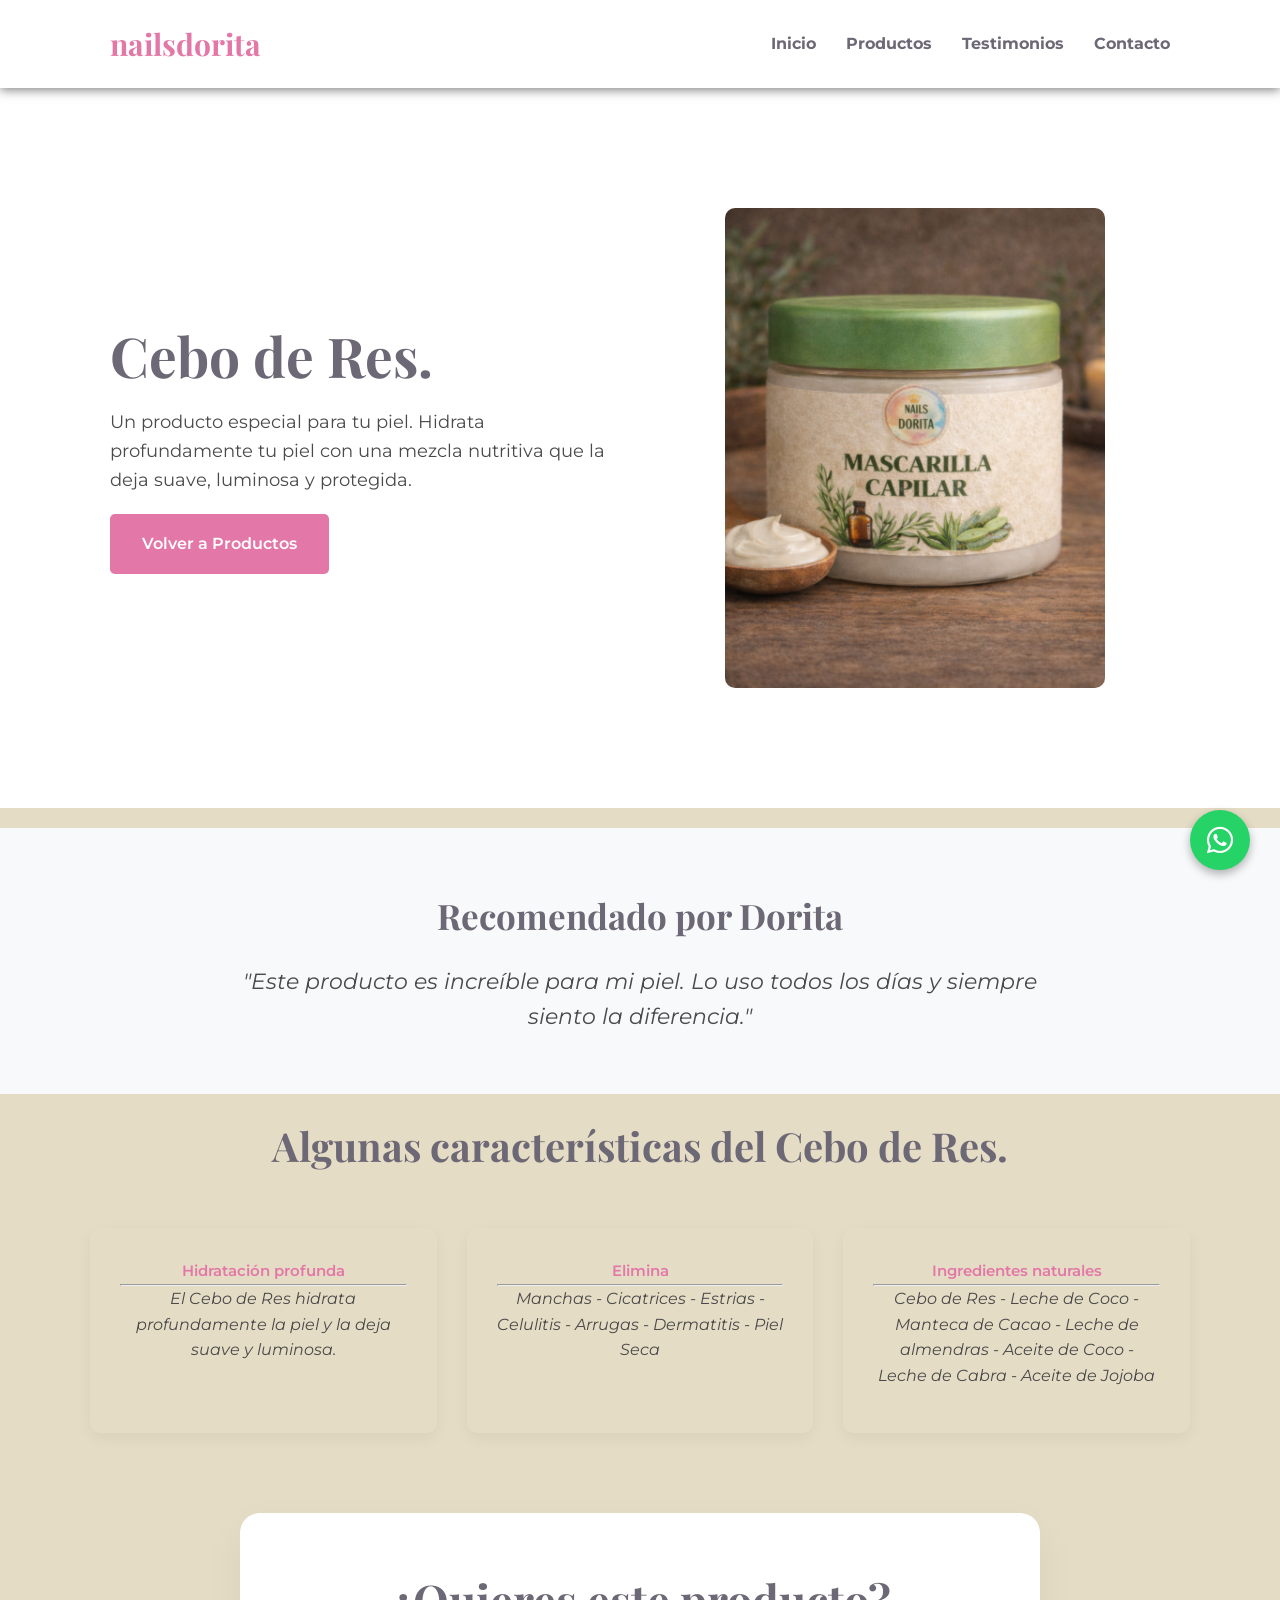
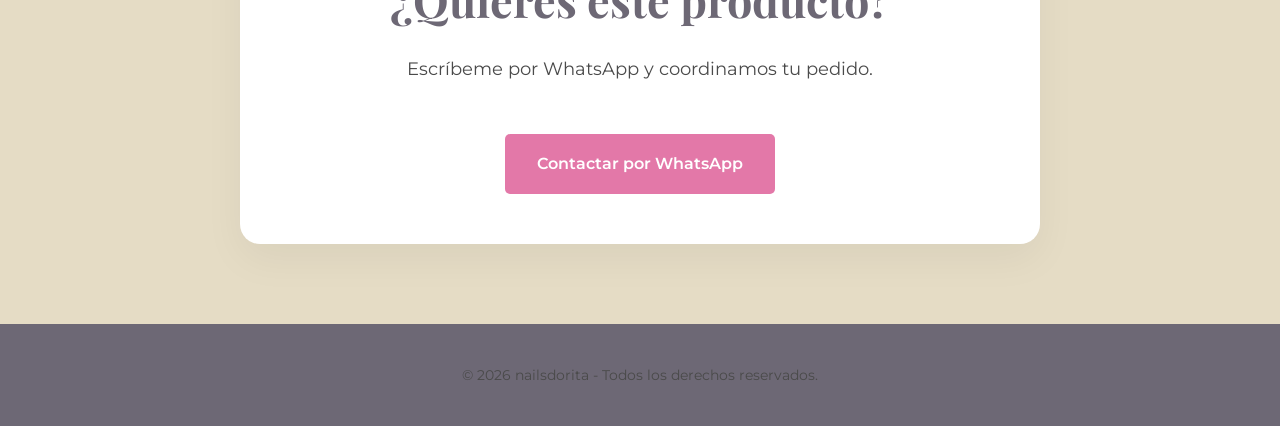
==== MascarillaCapilar.html @ abb6decc "Actualizacion: Agrego Mas informacion en los productos" ====
<!DOCTYPE html>
<html lang="es">
<head>
    <meta charset="UTF-8">
    <meta name="viewport" content="width=device-width, initial-scale=1.0">
    <title>Nails Dorita | Cuidado Natural & Lujo</title>
    <link href="https://fonts.googleapis.com/css2?family=Playfair+Display:ital,wght@0,400;0,700;1,400&family=Montserrat:wght@300;400;600&display=swap" rel="stylesheet">
    <link rel="stylesheet" href="https://cdnjs.cloudflare.com/ajax/libs/font-awesome/6.0.0/css/all.min.css">
    <link rel="stylesheet" href="style.css">
</head>
<body>

    <a href="https://wa.me/573126147597" class="boton-whatsapp" target="_blank">
        <i class="fab fa-whatsapp"></i>
    </a>

    <header>
        <div class="barra-navegacion">
            <div class="logotipo">nailsdorita</div>
            <nav class="navegacion">
                <input type="checkbox" id="check-menu">
                <label for="check-menu" class="menu-toggle">
                    <span></span>
                    <span></span>
                    <span></span>
                </label>
                <ul>
                    <li><a href="index.html">Inicio</a></li>
                    <li><a href="Productos.html">Productos</a></li>
                    <li><a href="#testimonios">Testimonios</a></li>
                    <li><a href="#contacto">Contacto</a></li>
                </ul>
            </nav>
        </div>
    </header>

    <main>
        <section id="inicio" class="portada">
            <div class="contenido-portada">
                <div class="texto-portada">
                    <h1>Cebo de Res.</h1>
                    <p>Un producto especial para tu piel. Hidrata profundamente tu piel con una mezcla nutritiva que la deja suave, luminosa y protegida.</p>
                    <a href="Productos.html" class="boton-rosado">Volver a Productos</a>
                </div>
                <div class="foto-portada">
                    <img src="MascarillaCapilar.png" alt="Mascarilla Capilar">
                </div>
            </div>
        </section>

        <section class="acerca-de">
            <div class="margenes-pagina">
                <h2>Recomendado por Dorita</h2>
                <p>"Este producto es increíble para mi piel. Lo uso todos los días y siempre siento la diferencia."</p>
            </div>
        </section>

        <section id="testimonios" class="seccion-testimonios">
            <div class="margenes-pagina">
                <h2 class="titulo-principal">Algunas características del Cebo de Res.</h2>
                <div class="rejilla-testimonios">
                    <div class="carta-testimonio">
                        <span>Hidratación profunda</span><hr>
                        <p>El Cebo de Res hidrata profundamente la piel y la deja suave y luminosa.</p>
                    </div>
                    <div class="carta-testimonio">
                        <span>Elimina</span><hr>
                        <p>Manchas - Cicatrices - Estrias - Celulitis - Arrugas - Dermatitis - Piel Seca</p>
                    </div>
                    <div class="carta-testimonio">
                        <span>Ingredientes naturales</span><hr>
                        <p>Cebo de Res - Leche de Coco - Manteca de Cacao - Leche de almendras - Aceite de Coco - Leche de Cabra - Aceite de Jojoba</p>
                    </div>
                </div>
            </div>
        </section>

        <section id="contacto" class="seccion-contacto">
            <div class="margenes-pagina">
                <div class="banner-contacto">
                    <h2>¿Quieres este producto?</h2>
                    <p>Escríbeme por WhatsApp y coordinamos tu pedido.</p>

                    <a href="https://wa.me/573126147597?text=Hola%20Dorita,%20me%20interesa%20el%20Cebo%20de%20Res" target="_blank" class="boton-rosado">Contactar por WhatsApp</a>
                </div>
            </div>
        </section>
    </main>

    <footer>
        <p>&copy; 2026 nailsdorita - Todos los derechos reservados.</p>
    </footer>
</body>
</html>
---- style.css ----
* {
    margin: 0;
    padding: 0;
    box-sizing: border-box;
    transition: 0.3s;
}

html {
    font-size: 62.5%; 
    scroll-behavior: smooth;
}

body {
    font-family: 'Montserrat', sans-serif;
    background-color: #E5DCC5;
    color: #4A4A4A;
    line-height: 1.6;
    font-size: 1.6rem; 
}

h1, h2, h3 {
    font-family: 'Playfair Display', serif;
    color: #6D6875;
}

a {
    text-decoration: none;
}

.margenes-pagina {
    max-width: 110rem;
    margin: 0 auto;
}

header {
    background: white;
    padding: 2rem 0;
    position: sticky;
    top: 0;
    z-index: 999;
    box-shadow: 0 0.2rem 1rem rgba(0,0,0,0.5);
}

header:hover {
    box-shadow: 0 0.5rem 2rem rgba(0,0,0,0.5);
}

.barra-navegacion {
    display: flex;
    justify-content: space-between;
    align-items: center;
    max-width: 110rem;
    margin: 0 auto;
    padding: 0 2rem;
    position: relative;
}

.logotipo {
    font-family: 'Playfair Display', serif;
    font-size: 3rem;
    font-weight: bold;
    color: #e378a8;
}

#check-menu {
    display: none;
}

.menu-toggle {
    display: none;
    flex-direction: column;
    justify-content: space-between;
    width: 3rem;
    height: 2rem;
    cursor: pointer;
}

.menu-toggle span {
    width: 100%;
    height: 0.3rem;
    background-color: #e378a8;
    border-radius: 0.5rem;
}

nav ul {
    display: flex;
    list-style: none;
}

nav ul li a {
    color: #6D6875;
    margin-left: 3rem;
    font-weight: 700;
    font-size: 1.6rem;
}

nav ul li a:hover {
    color: #e378a8;
}

.portada {
    min-height: 80vh;
    display: flex;
    align-items: center;
    background: white;
}

.contenido-portada {
    display: flex;
    align-items: center;
    justify-content: space-between;
    max-width: 110rem; 
    margin: 0 auto;
    padding: 4rem 2rem;
    gap: 4rem;
}

.texto-portada {
    flex: 1;
}

.texto-portada h1 {
    font-size: 5.5rem; 
    margin-bottom: 2rem;
    line-height: 1.2;
}

.texto-portada p {
    font-size: 1.8rem;
}

.foto-portada {
    flex: 1;
    display: flex;
    justify-content: center;
}

.foto-portada img {
    width: 100%;
    max-width: 38rem;
    height: 48rem;
    border-radius: 1rem;
    object-fit: cover;
}

.foto-portada:hover img {
    transform: scale(1.02);
    box-shadow: 0 2rem 5rem rgba(0,0,0,0.5);
}

.boton-rosado {
    display: inline-block;
    padding: 1.5rem 3rem;
    background: #e378a8;
    color: white;
    text-decoration: none;
    border-radius: 0.5rem;
    margin-top: 2rem;
    cursor: pointer;
    font-family: 'Montserrat', sans-serif;
    font-weight: 600;
    font-size: 1.6rem;
    border: 0.2rem solid transparent; 
}

.boton-rosado:hover {
    color: #e378a8;
    background: white;
    border: 0.2rem solid #e378a8;
    transform: translateY(-0.3rem);
}

.acerca-de {
    padding: 6rem 0;
    text-align: center;
    background-color: #F8F9FA;
    margin: 2rem 0;
}

.acerca-de h2 {
    font-size: 3.5rem;
    margin-bottom: 2rem;
}

.acerca-de p {
    font-size: 2.2rem;
    font-style: italic;
    max-width: 80rem;
    margin: 0 auto;
}

.seccion-productos {
    padding: 7rem 0;
}

.titulo-principal {
    text-align: center;
    font-size: 4rem;
    margin-bottom: 5rem;
}

.rejilla-productos {
    display: flex;       
    flex-wrap: wrap;     
    gap: 3rem;           
    justify-content: center; 
}

.carta-producto {
    background: white; 
    padding: 2rem;
    border-radius: 1.5rem;
    text-align: center;
    flex: 1 1 30rem; 
    max-width: 35rem;  
}

.carta-producto h3 {
    font-size: 2.4rem;
    margin-bottom: 1rem;
}

.carta-producto:hover h3 {
    color: #e378a8;
}

.carta-producto p {
    font-size: 1.5rem;
}

.carta-producto:hover {
    transform: translateY(-1rem);
    box-shadow: 0 1rem 2rem rgba(0,0,0,0.5);
}

.marco-foto img {
    width: 100%;
    height: 25rem;
    object-fit: cover;
    border-radius: 1rem;
    margin-bottom: 1.5rem;
}

.boton-linea-rosada {
    display: block;
    margin-top: 2rem;
    color: #e378a8;
    text-decoration: none;
    font-weight: bold;
    font-size: 1.5rem;
    border: 0.2rem solid #e378a8;
    padding: 1rem;
    border-radius: 0.5rem;
    background: transparent;
}

.boton-linea-rosada:hover {
    background: #e378a8;
    color: white;
}

.car

.seccion-testimonios {
    padding: 8rem 0;
    background-color: #F8F9FA;
}

.rejilla-testimonios {
    display: flex;       
    flex-wrap: wrap;     
    gap: 3rem;           
    justify-content: center; 
}

.carta-testimonio {
    background: #E5DCC5;
    padding: 3rem;
    border-radius: 1rem;
    box-shadow: 0 0.5rem 1.5rem rgba(0,0,0,0.05);
    text-align: center;
    flex: 1 1 30rem; 
    max-width: 40rem; 
}

.carta-testimonio p {
    font-style: italic;
    margin-bottom: 1.5rem;
    font-size: 1.6rem;
}

.carta-testimonio span {
    font-weight: 600;
    color: #e378a8;
    font-size: 1.5rem;
}

.seccion-contacto {
    padding: 8rem 0;
    background-color: #E5DCC5;
    text-align: center;
}

.banner-contacto {
    background: white;
    padding: 5rem 3rem;
    border-radius: 2rem;
    max-width: 80rem;
    margin: 0 auto;
    box-shadow: 0 1.5rem 4rem rgba(0,0,0,0.05);
}

.banner-contacto:hover {
    transform: translateY(-0.5rem);
    box-shadow: 0 2rem 5rem rgba(0,0,0,0.5);
}

.banner-contacto:hover h2 {
    color: #e378a8;
}

.banner-contacto h2 {
    font-size: 4.5rem;
    margin-bottom: 2rem;
}

.banner-contacto p {
    font-size: 1.8rem;
    max-width: 60rem;
    margin: 0 auto 3rem;
}

.formulario-contacto {
    max-width: 50rem;
    margin: 2rem auto 3rem;
    display: flex;
    flex-direction: column;
    gap: 1.5rem;
}

.campo input, .campo textarea {
    width: 100%;
    padding: 1.2rem;
    border: 0.1rem solid #6D6875;
    border-radius: 0.5rem;
    font-family: 'Montserrat', sans-serif;
    font-size: 1.6rem;
    background: #F8F9FA;
}

.campo textarea {
    height: 12rem;
    resize: none;
}

.campo input:focus, .campo textarea:focus {
    outline: none;
    border-color: #e378a8;
    background: white;
}

.info-adicional p {
    font-size: 1.6rem;
    margin-bottom: 1rem;
    color: #6D6875;
    font-weight: 600;
}

.info-adicional:hover a p {
    color: #e378a8;
}

.redes-sociales-banner a {
    color: #6D6875;
    font-size: 2.5rem;
    display: inline-block;
    margin-top: 2rem; 
}

.redes-sociales-banner a:hover {
    color: #e378a8;
}

.boton-whatsapp {
    position: fixed;
    bottom: 3rem;
    right: 3rem;
    background: #25d366;
    color: white;
    width: 6rem;
    height: 6rem;
    border-radius: 50%;
    display: flex;
    justify-content: center;
    align-items: center;
    font-size: 3rem;
    z-index: 1000;
    box-shadow: 0 0.4rem 1rem rgba(0,0,0,0.3);
    text-decoration: none;
}

footer {
    text-align: center;
    padding: 4rem;
    background: #6D6875;
    color: white;
    font-size: 1.4rem;
}

p {
    color: #4A4A4A;
}

@media (max-width: 768px) {
    html {
        font-size: 55%; 
    }

    .menu-toggle {
        display: flex;
    }

    nav ul {
        display: none;
        flex-direction: column;
        position: absolute;
        top: 100%;
        left: 0;
        width: 100%;
        background-color: white;
        padding: 2rem 0;
        text-align: center;
        box-shadow: 0 1rem 1rem rgba(0,0,0,0.05);
        z-index: 1000;
    }

    nav ul li {
        margin: 1.5rem 0;
    }

    nav ul li a {
        margin-left: 0;
        display: block;
    }

    #check-menu:checked ~ ul {
        display: flex;
    }

    .contenido-portada {
        flex-direction: column-reverse;
        text-align: center;
        gap: 2rem;
    }

    .texto-portada h1 {
        font-size: 3.8rem;
    }

    .banner-contacto h2 {
        font-size: 3.2rem;
    }
}
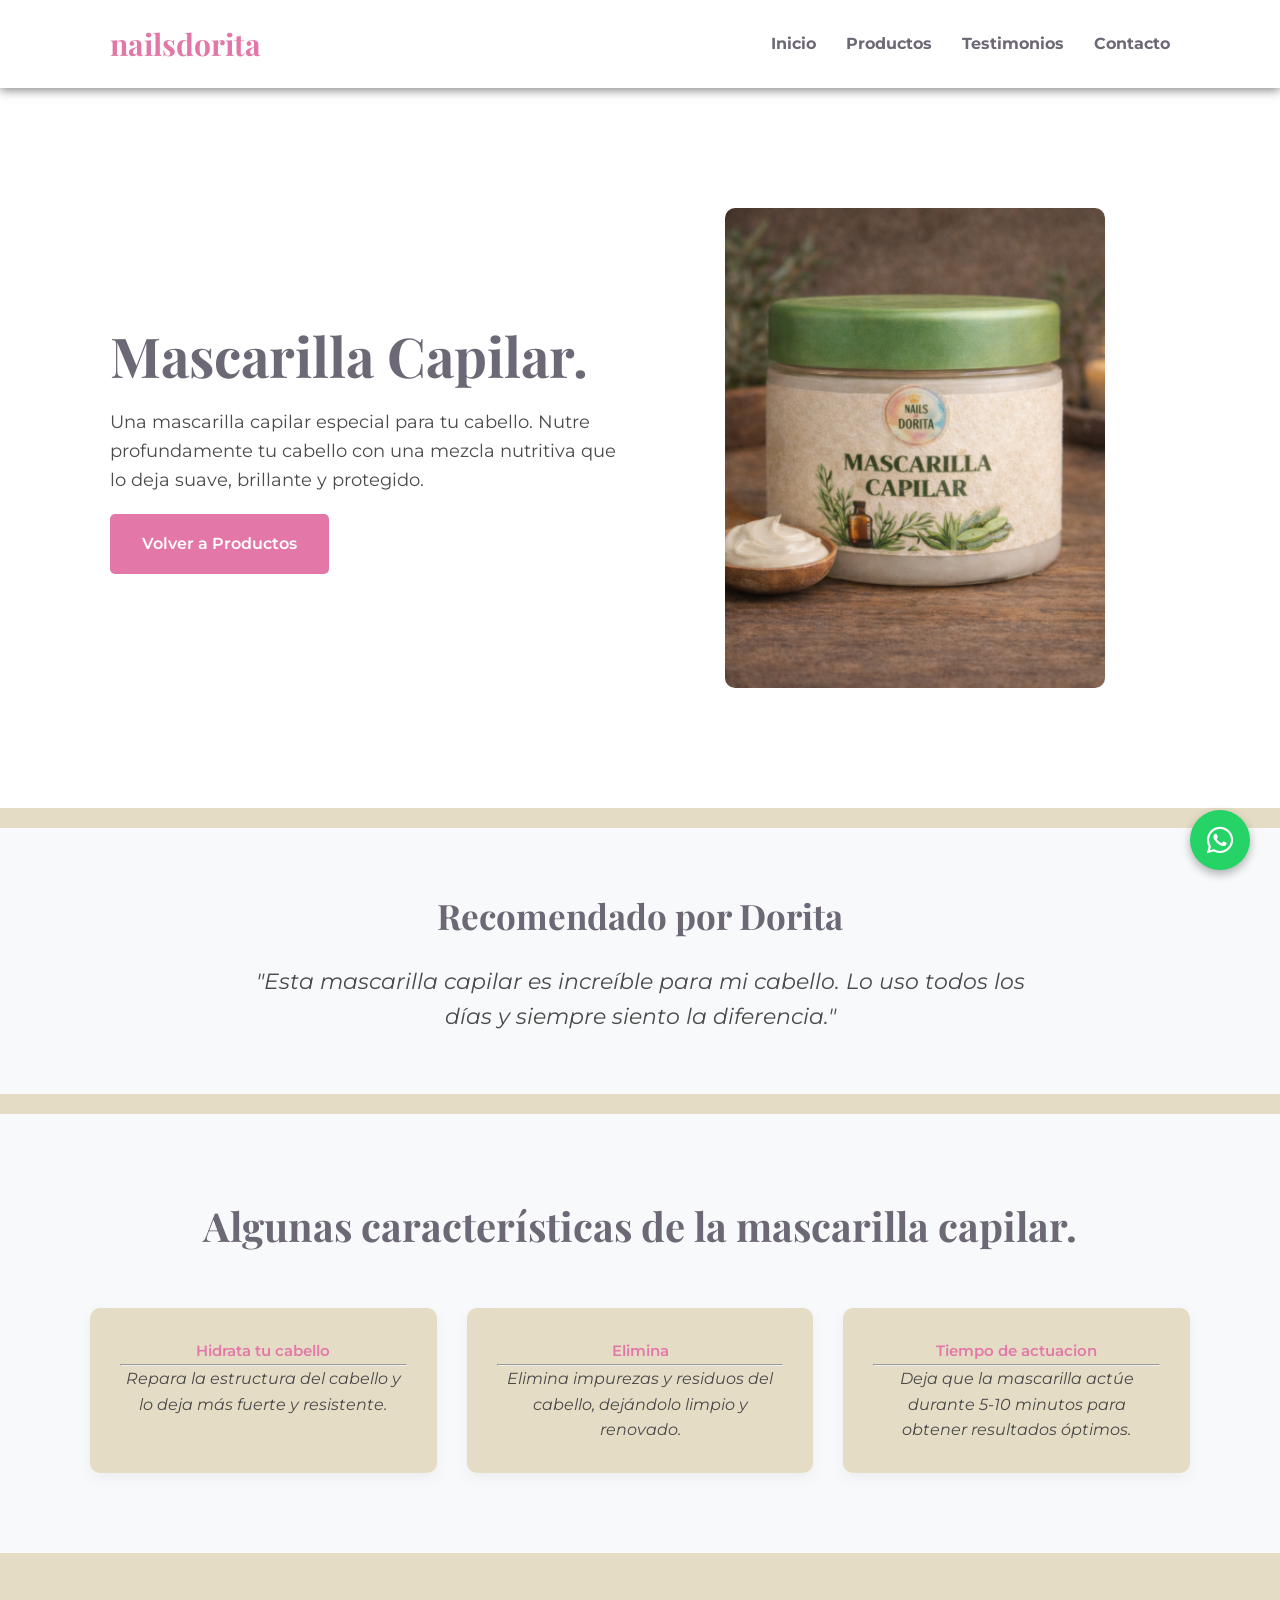
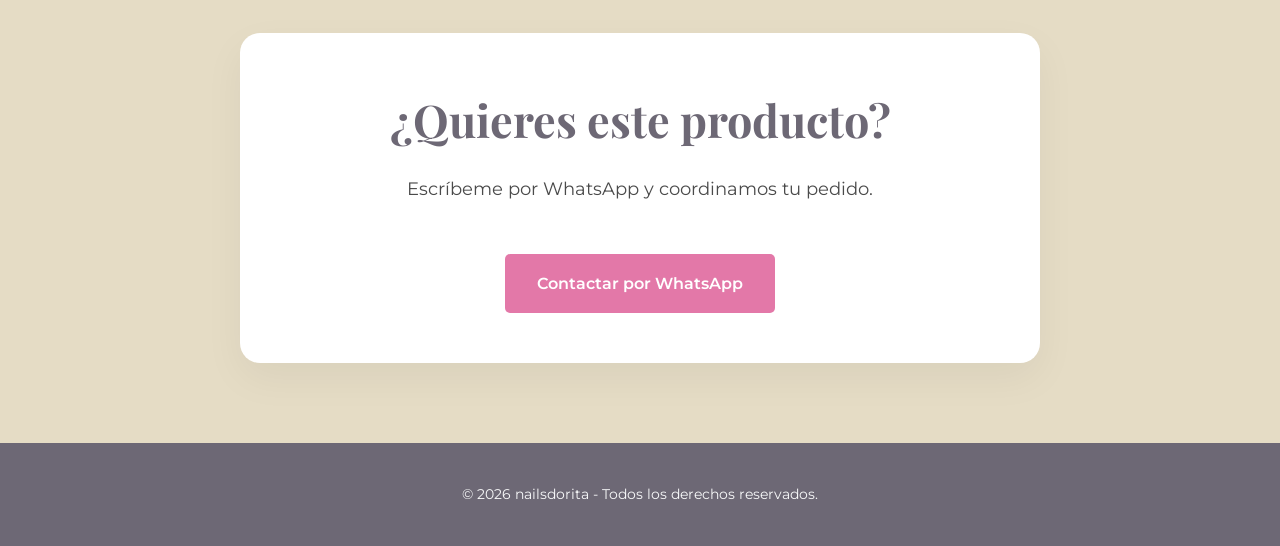
==== commit 5cc6d1ae: "Actualizacion: Proyecto final realizado" ====
--- a/MascarillaCapilar.html
+++ b/MascarillaCapilar.html
@@ -38,8 +38,8 @@
         <section id="inicio" class="portada">
             <div class="contenido-portada">
                 <div class="texto-portada">
-                    <h1>Cebo de Res.</h1>
-                    <p>Un producto especial para tu piel. Hidrata profundamente tu piel con una mezcla nutritiva que la deja suave, luminosa y protegida.</p>
+                    <h1>Mascarilla Capilar.</h1>
+                    <p>Una mascarilla capilar especial para tu cabello. Nutre profundamente tu cabello con una mezcla nutritiva que lo deja suave, brillante y protegido.</p>
                     <a href="Productos.html" class="boton-rosado">Volver a Productos</a>
                 </div>
                 <div class="foto-portada">
@@ -51,25 +51,25 @@
         <section class="acerca-de">
             <div class="margenes-pagina">
                 <h2>Recomendado por Dorita</h2>
-                <p>"Este producto es increíble para mi piel. Lo uso todos los días y siempre siento la diferencia."</p>
+                <p>"Esta mascarilla capilar es increíble para mi cabello. Lo uso todos los días y siempre siento la diferencia."</p>
             </div>
         </section>
 
         <section id="testimonios" class="seccion-testimonios">
             <div class="margenes-pagina">
-                <h2 class="titulo-principal">Algunas características del Cebo de Res.</h2>
+                <h2 class="titulo-principal">Algunas características de la mascarilla capilar.</h2>
                 <div class="rejilla-testimonios">
                     <div class="carta-testimonio">
-                        <span>Hidratación profunda</span><hr>
-                        <p>El Cebo de Res hidrata profundamente la piel y la deja suave y luminosa.</p>
+                        <span>Hidrata tu cabello</span><hr>
+                        <p>Repara la estructura del cabello y lo deja más fuerte y resistente.</p>
                     </div>
                     <div class="carta-testimonio">
                         <span>Elimina</span><hr>
-                        <p>Manchas - Cicatrices - Estrias - Celulitis - Arrugas - Dermatitis - Piel Seca</p>
+                        <p>Elimina impurezas y residuos del cabello, dejándolo limpio y renovado.</p>
                     </div>
                     <div class="carta-testimonio">
-                        <span>Ingredientes naturales</span><hr>
-                        <p>Cebo de Res - Leche de Coco - Manteca de Cacao - Leche de almendras - Aceite de Coco - Leche de Cabra - Aceite de Jojoba</p>
+                        <span>Tiempo de actuacion</span><hr>
+                        <p>Deja que la mascarilla actúe durante 5-10 minutos para obtener resultados óptimos.</p>
                     </div>
                 </div>
             </div>
@@ -81,7 +81,7 @@
                     <h2>¿Quieres este producto?</h2>
                     <p>Escríbeme por WhatsApp y coordinamos tu pedido.</p>
 
-                    <a href="https://wa.me/573126147597?text=Hola%20Dorita,%20me%20interesa%20el%20Cebo%20de%20Res" target="_blank" class="boton-rosado">Contactar por WhatsApp</a>
+                    <a href="https://wa.me/573126147597?text=Hola%20Dorita,%20me%20interesa%20la%20Mascarilla%20Capilar" target="_blank" class="boton-rosado">Contactar por WhatsApp</a>
                 </div>
             </div>
         </section>
--- a/style.css
+++ b/style.css
@@ -228,6 +228,10 @@
     font-size: 1.5rem;
 }
 
+.carta-producto span {
+    color: #25d366;
+}
+
 .carta-producto:hover {
     transform: translateY(-1rem);
     box-shadow: 0 1rem 2rem rgba(0,0,0,0.5);
@@ -243,7 +247,6 @@
 
 .boton-linea-rosada {
     display: block;
-    margin-top: 2rem;
     color: #e378a8;
     text-decoration: none;
     font-weight: bold;
@@ -252,14 +255,13 @@
     padding: 1rem;
     border-radius: 0.5rem;
     background: transparent;
+    margin: 2rem 0 2rem 0;
 }
 
 .boton-linea-rosada:hover {
     background: #e378a8;
     color: white;
 }
-
-.car
 
 .seccion-testimonios {
     padding: 8rem 0;
@@ -285,7 +287,6 @@
 
 .carta-testimonio p {
     font-style: italic;
-    margin-bottom: 1.5rem;
     font-size: 1.6rem;
 }
 
@@ -407,8 +408,56 @@
     font-size: 1.4rem;
 }
 
+footer p{
+    color: #F8F9FA;
+}
+
 p {
     color: #4A4A4A;
+}
+
+.slider-contenedor {
+    width: 100%;
+    max-width: 38rem;
+    height: 48rem;
+    overflow: hidden;
+    border-radius: 1rem;
+    box-shadow: 0 1rem 3rem rgba(0,0,0,0.2);
+}
+
+.slider-fotos {
+    display: flex;
+    width: 600%; 
+    height: 100%;
+    animation: carrusel6fotos 12s infinite; 
+}
+
+.slider-fotos img {
+    width: 16.666%; 
+    height: 100%;
+    object-fit: cover;
+}
+
+@keyframes carrusel6fotos {
+    0% { transform: translateX(0); }
+    13.66% { transform: translateX(0); } 
+    
+    16.66% { transform: translateX(-16.666%); }
+    30.33% { transform: translateX(-16.666%); } 
+    
+    33.33% { transform: translateX(-33.332%); }
+    47.00% { transform: translateX(-33.332%); } 
+    
+    50.00% { transform: translateX(-49.998%); }
+    63.66% { transform: translateX(-49.998%); } 
+    
+    66.66% { transform: translateX(-66.664%); }
+    80.33% { transform: translateX(-66.664%); } 
+    
+    83.33% { transform: translateX(-83.330%); }
+    97.00% { transform: translateX(-83.330%); } 
+    
+    100% { transform: translateX(0); }
 }
 
 @media (max-width: 768px) {
